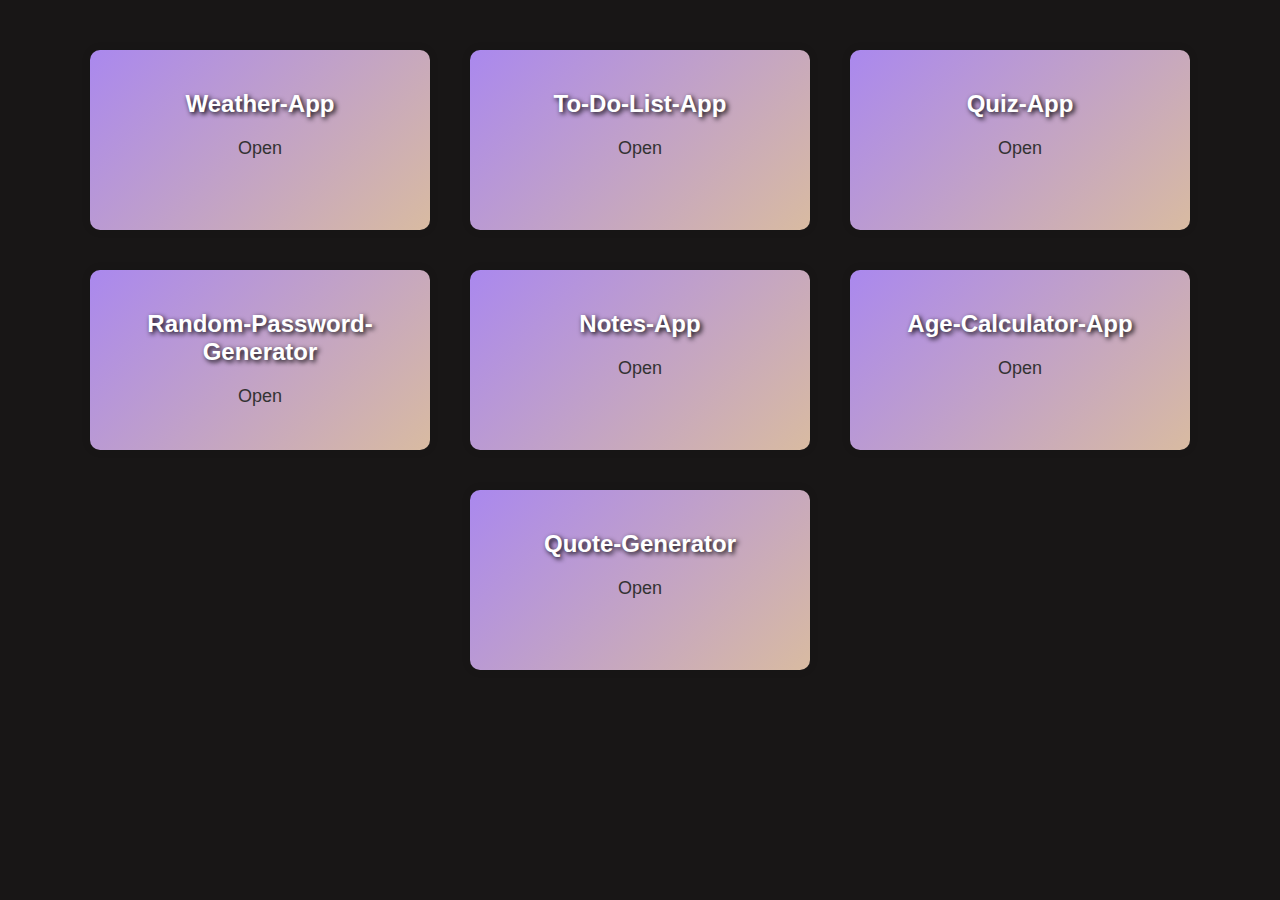
==== index.html @ e481ab71 "Quote Generator" ====
<!DOCTYPE html>
<html lang="en">

<head>
  <meta charset="UTF-8">
  <meta name="viewport" content="width=device-width, initial-scale=1.0">
  <title>Javascript Projects</title>
  <style>
    body {
      font-family: Arial, sans-serif;
      margin: 0;
      padding: 0;
      background-color: rgb(24, 22, 22);
      display: flex;
      flex-direction: column;
      justify-content: center;
      align-items: center;

    }

    .container {
      display: flex;
      flex-wrap: wrap;
      justify-content: center;
      align-items: center;
      margin-top: 30px;
      /* height: 60vh; */
    }

    .box {
      width: 300px;
      height: 140px;
      margin: 20px;
      padding: 20px;
      text-align: center;
      background-image: linear-gradient(135deg, #a8e, #f7dc6f);
      background-size: 200%;
      animation: gradient 15s ease infinite;
      background-color: rgb(215, 215, 215);
      border-radius: 10px;
      box-shadow: 0 0 10px rgba(0, 0, 0, 0.1);
      transition: transform 0.3s ease;
      cursor: pointer;
      /* Change cursor to pointer to indicate clickable */
    }

    .box:hover {
      transform: scale(1.05);
      background-size: 400%;
      animation: gradient 15s ease infinite;
    }

    @keyframes gradient {
      0% {
        background-position: 0% 0%;
      }
      50% {
        background-position: 100% 0%;
      }
      100% {
        background-position: 0% 0%;
      }

      /* background-color: #e0e0e0; */

      /* Change background color on hover */
    }

    .box h2 {
      font-size: 24px;
      margin-top: 20px;
      color: #fff;
      text-shadow: 2px 2px 5px black;
    }
    .box a {
      display: block;
      color: #333;
      text-decoration: none;
      font-size: 18px;
      margin-top: 20px;
    }
  </style>
</head>

<body>
  <div class="container">
    <!-- Clickable div representing Software Engineering -->
    <div class="box" onclick="window.location.href='Weather-App/'">
      <h2>Weather-App</h2>
      <a href="Weather-App/">Open</a>
    </div>
    <div class="box" onclick="window.location.href='To-Do-List-App/'">
      <h2>To-Do-List-App</h2>
      <a href="To-Do-List-App/">Open</a>
    </div>
    <div class="box" onclick="window.location.href='Quiz-App/'">
      <h2>Quiz-App</h2>
      <a href="Quiz-App/">Open</a>
    </div>
    <div class="box" onclick="window.location.href='Random-Password-Generator/'">
      <h2>Random-Password-Generator</h2>
      <a href="Random-Password-Generator/">Open</a>
    </div>
    <div class="box" onclick="window.location.href='Notes-App/'">
      <h2>Notes-App</h2>
      <a href="Notes-App/">Open</a>
    </div>
    <div class="box" onclick="window.location.href='Age-Calculator-App/'">
      <h2>Age-Calculator-App</h2>
      <a href="Age-Calculator-App/">Open</a>
    </div>
    <div class="box" onclick="window.location.href='Quote-Generator/'">
      <h2>Quote-Generator</h2>
      <a href="Quote-Generator/">Open</a>
    </div>
  </div>
</body>

</html>
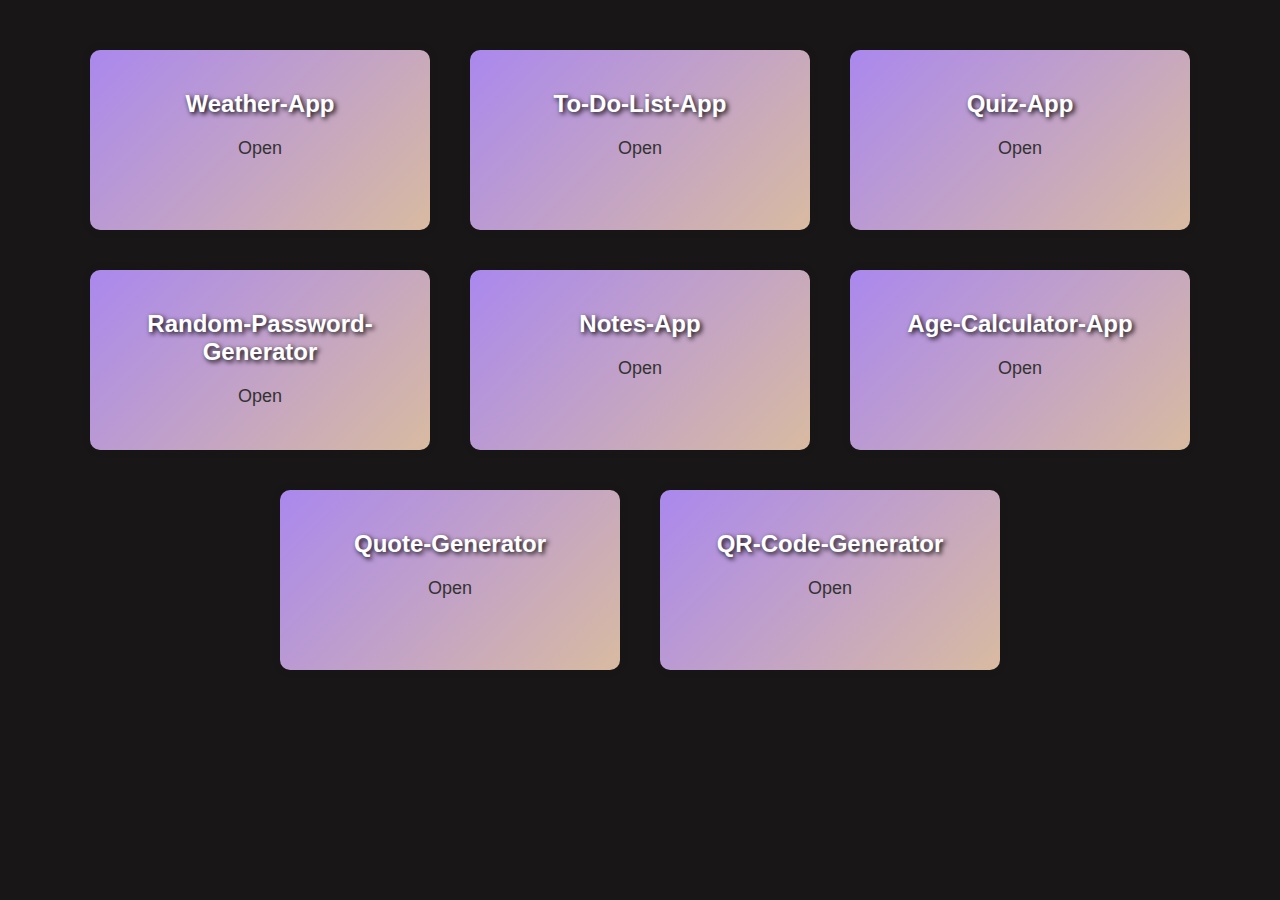
==== commit 77c9cd87: "QR Code Generator" ====
--- a/index.html
+++ b/index.html
@@ -113,6 +113,10 @@
       <h2>Quote-Generator</h2>
       <a href="Quote-Generator/">Open</a>
     </div>
+    <div class="box" onclick="window.location.href='QR-Code-Generator/'">
+      <h2>QR-Code-Generator</h2>
+      <a href="QR-Code-Generator/">Open</a>
+    </div>
   </div>
 </body>
 
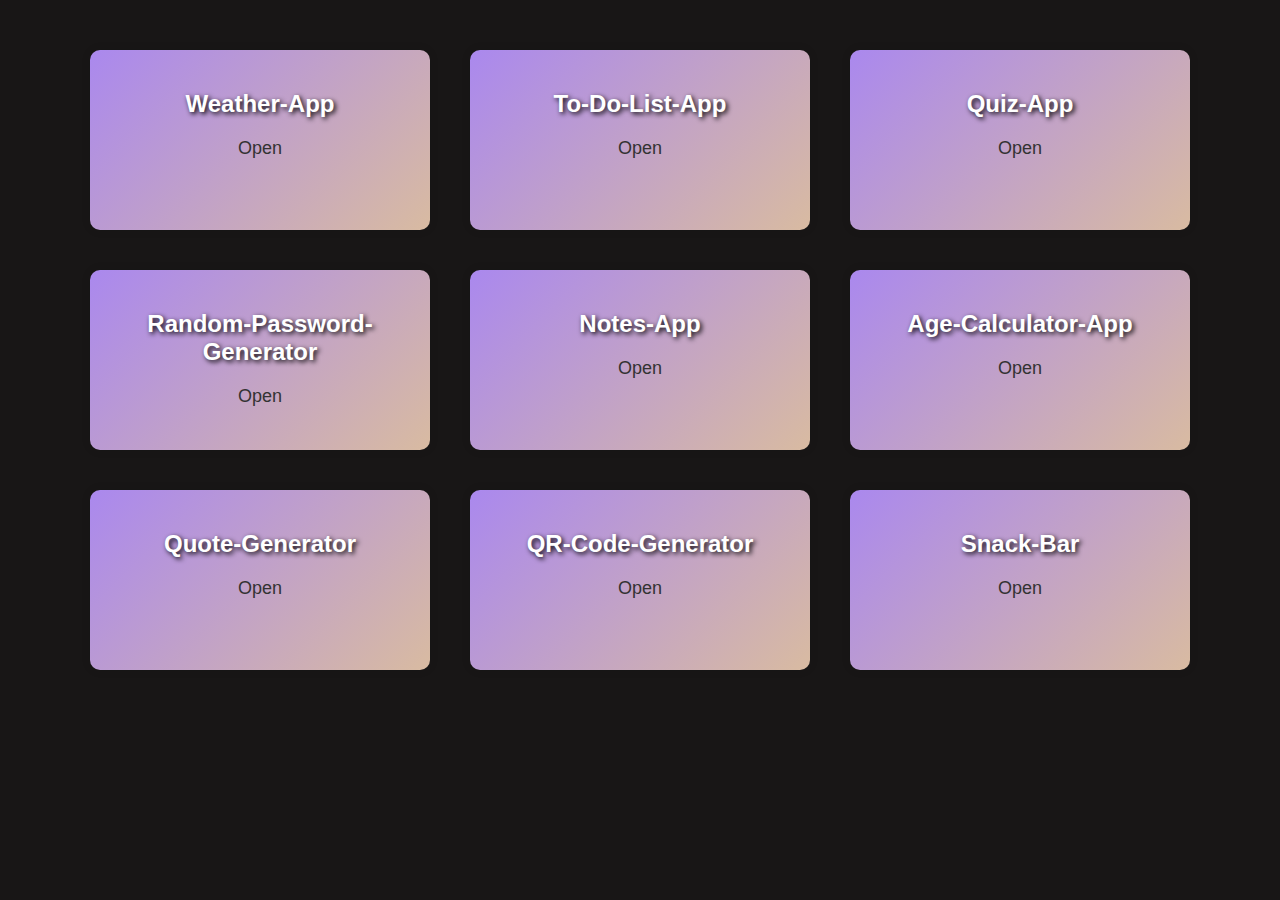
==== commit 2dd8a3e2: "Snack Bar (Toast Notification)" ====
--- a/index.html
+++ b/index.html
@@ -54,9 +54,11 @@
       0% {
         background-position: 0% 0%;
       }
+
       50% {
         background-position: 100% 0%;
       }
+
       100% {
         background-position: 0% 0%;
       }
@@ -72,6 +74,7 @@
       color: #fff;
       text-shadow: 2px 2px 5px black;
     }
+
     .box a {
       display: block;
       color: #333;
@@ -117,6 +120,10 @@
       <h2>QR-Code-Generator</h2>
       <a href="QR-Code-Generator/">Open</a>
     </div>
+    <div class="box" onclick="window.location.href='Snack-Bar/'">
+      <h2>Snack-Bar</h2>
+      <a href="Snack-Bar/">Open</a>
+    </div>
   </div>
 </body>
 
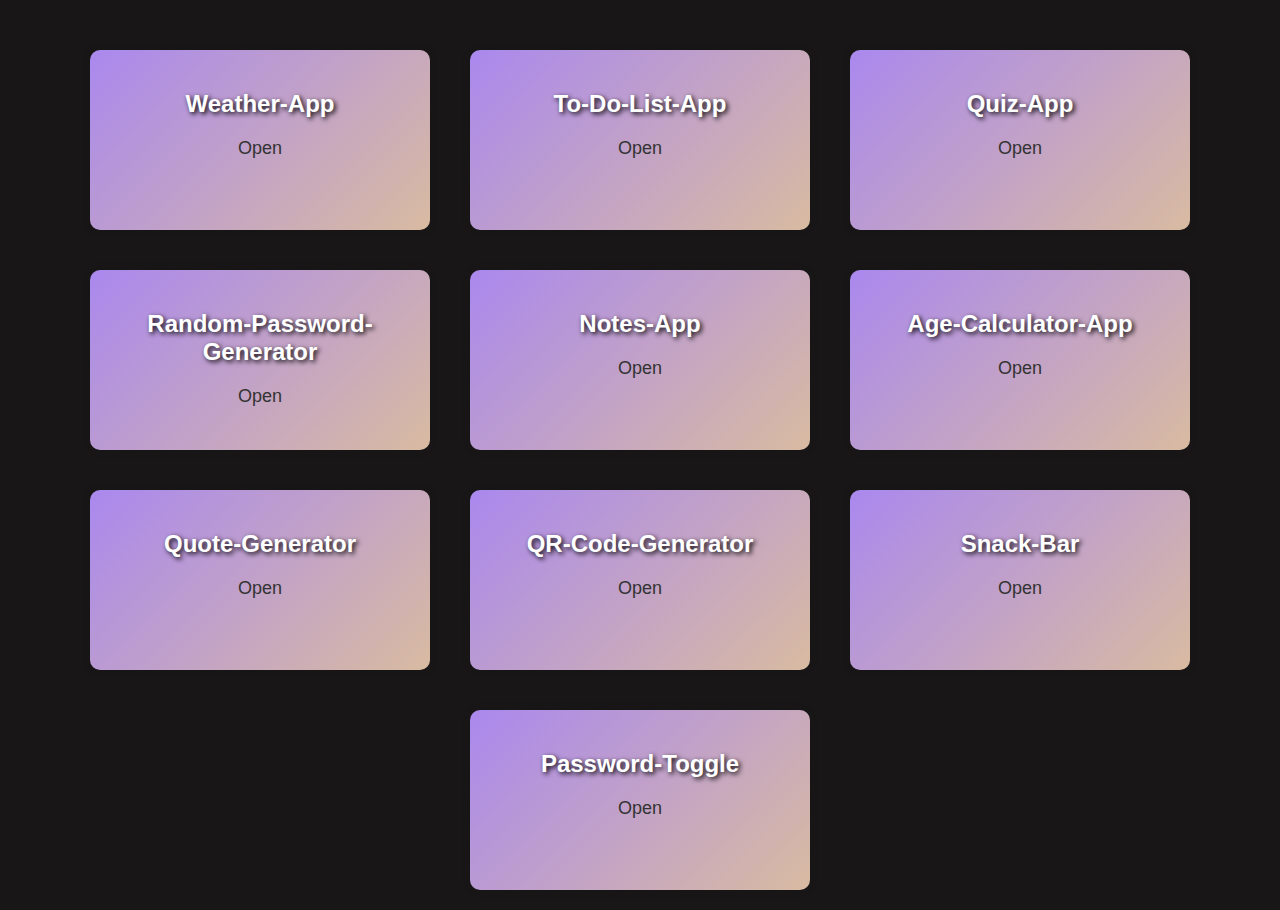
==== commit a35142d8: "Password Toggle" ====
--- a/index.html
+++ b/index.html
@@ -124,6 +124,10 @@
       <h2>Snack-Bar</h2>
       <a href="Snack-Bar/">Open</a>
     </div>
+    <div class="box" onclick="window.location.href='Password-Toggle/'">
+      <h2>Password-Toggle</h2>
+      <a href="Password-Toggle/">Open</a>
+    </div>
   </div>
 </body>
 
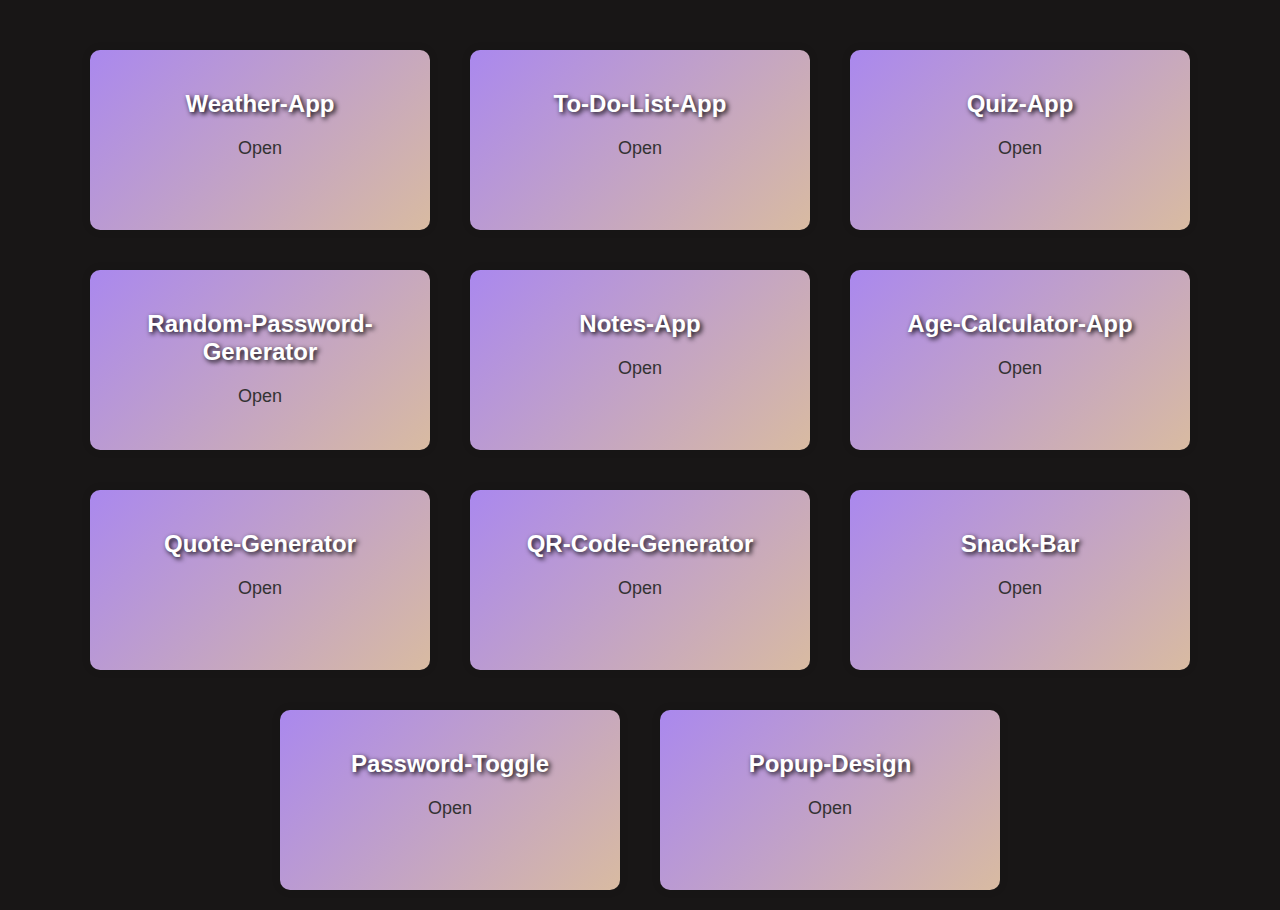
==== commit f2c5aa93: "Popup Design" ====
--- a/index.html
+++ b/index.html
@@ -128,6 +128,10 @@
       <h2>Password-Toggle</h2>
       <a href="Password-Toggle/">Open</a>
     </div>
+    <div class="box" onclick="window.location.href='Popup-Design/'">
+      <h2>Popup-Design</h2>
+      <a href="Popup-Design/">Open</a>
+    </div>
   </div>
 </body>
 
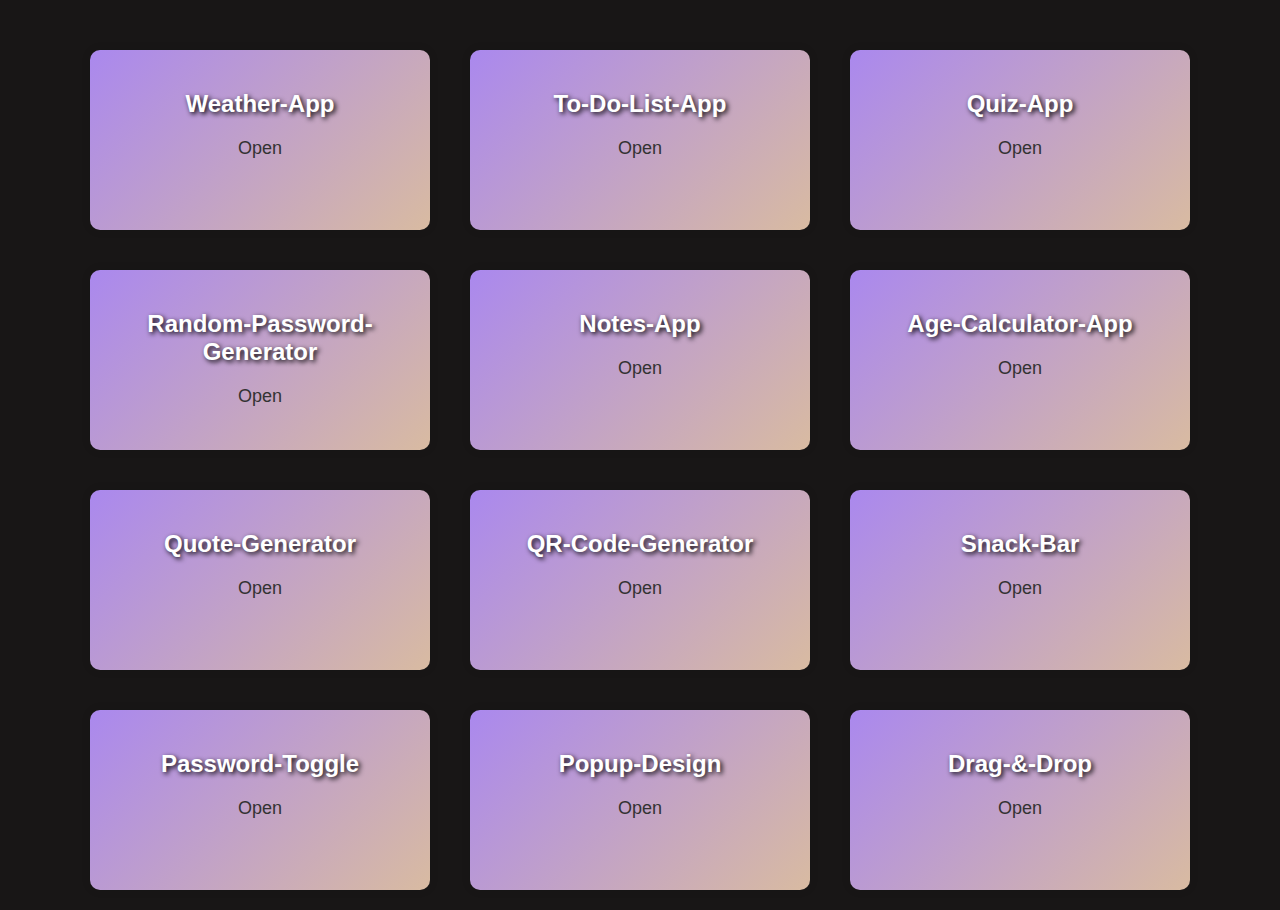
==== commit bf140e37: "Drag & Drop" ====
--- a/index.html
+++ b/index.html
@@ -132,6 +132,10 @@
       <h2>Popup-Design</h2>
       <a href="Popup-Design/">Open</a>
     </div>
+    <div class="box" onclick="window.location.href='Drag-&-Drop/'">
+      <h2>Drag-&-Drop</h2>
+      <a href="Drag-&-Drop/">Open</a>
+    </div>
   </div>
 </body>
 
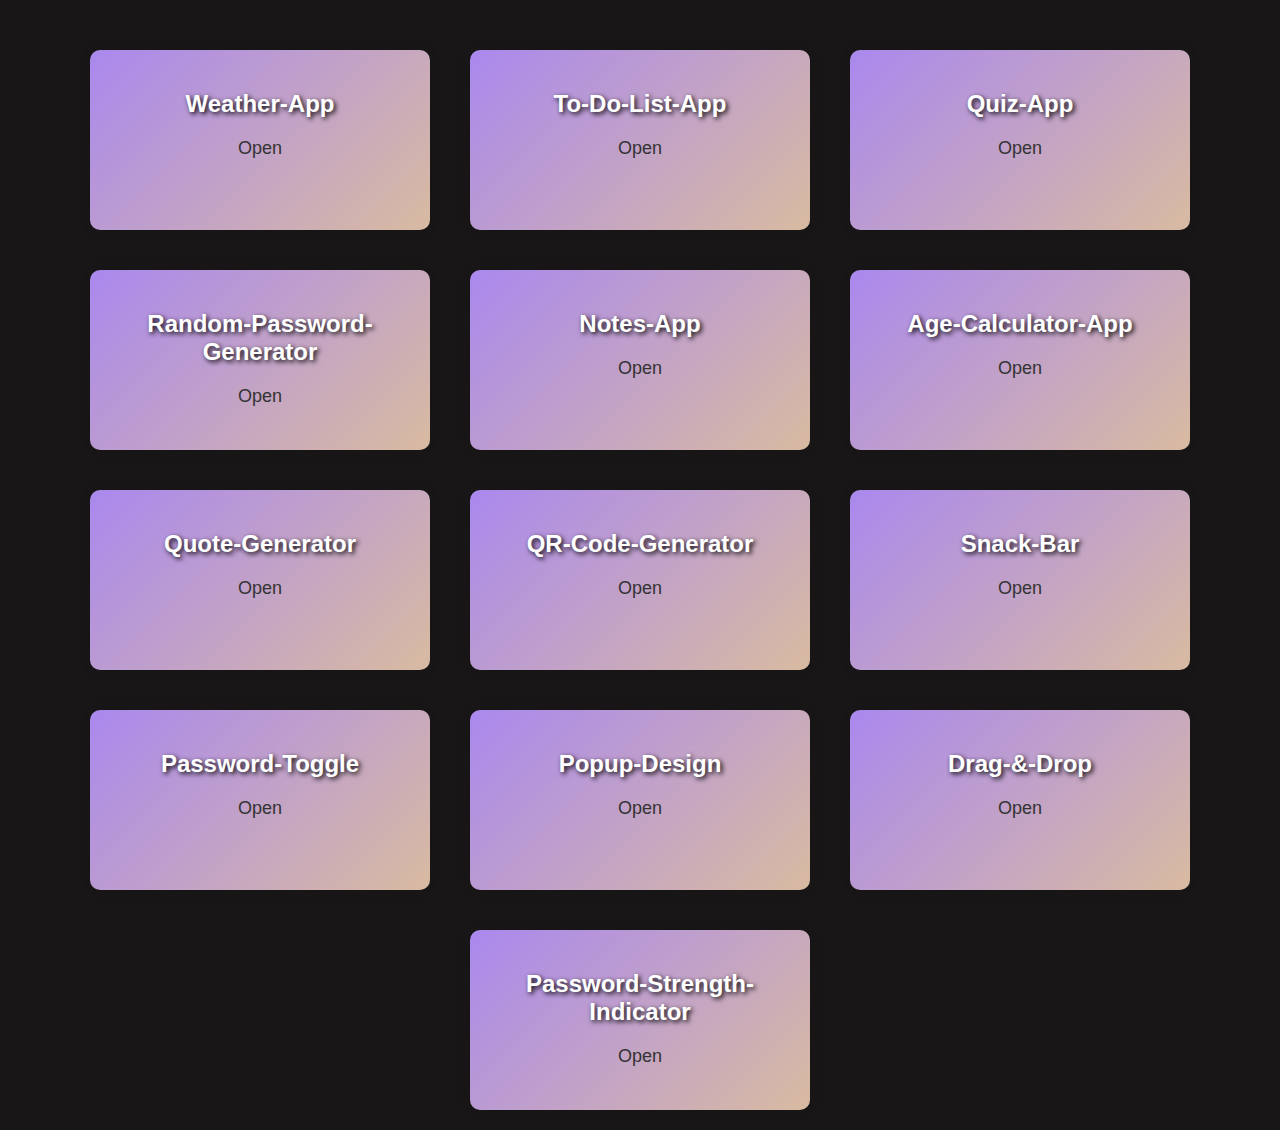
==== commit f2a5ffcf: "Password Strength Indicator" ====
--- a/index.html
+++ b/index.html
@@ -136,6 +136,10 @@
       <h2>Drag-&-Drop</h2>
       <a href="Drag-&-Drop/">Open</a>
     </div>
+    <div class="box" onclick="window.location.href='Password-Strength-Indicator/'">
+      <h2>Password-Strength-Indicator</h2>
+      <a href="Password-Strength-Indicator/">Open</a>
+    </div>
   </div>
 </body>
 
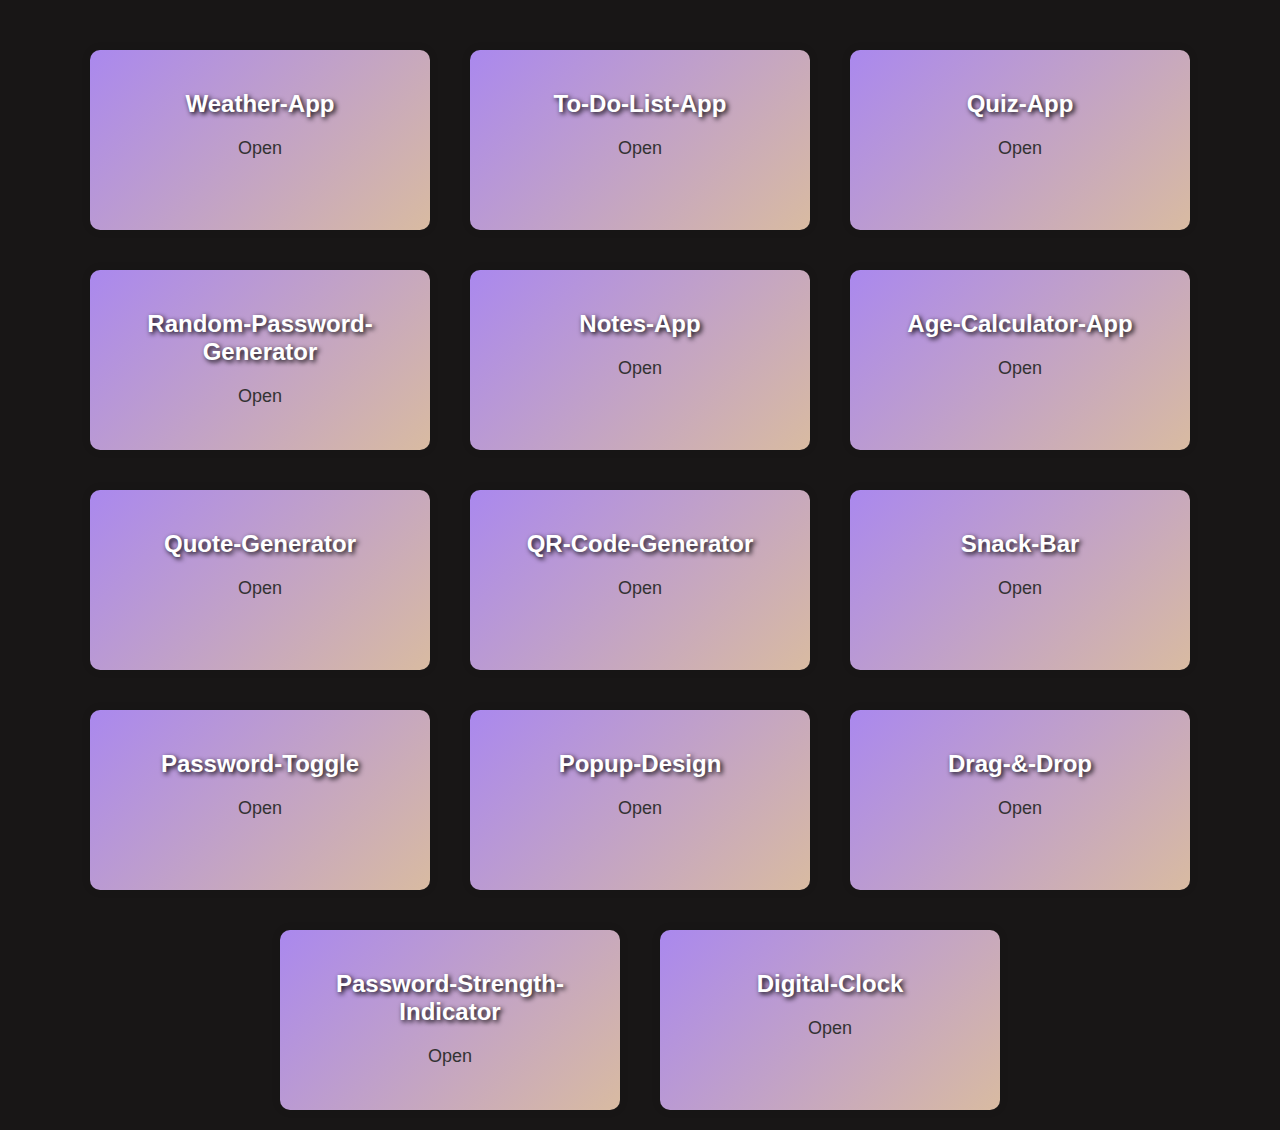
==== commit 04cf5fe1: "Digital Clock" ====
--- a/index.html
+++ b/index.html
@@ -140,6 +140,10 @@
       <h2>Password-Strength-Indicator</h2>
       <a href="Password-Strength-Indicator/">Open</a>
     </div>
+    <div class="box" onclick="window.location.href='Digital-Clock/'">
+      <h2>Digital-Clock</h2>
+      <a href="Digital-Clock/">Open</a>
+    </div>
   </div>
 </body>
 
